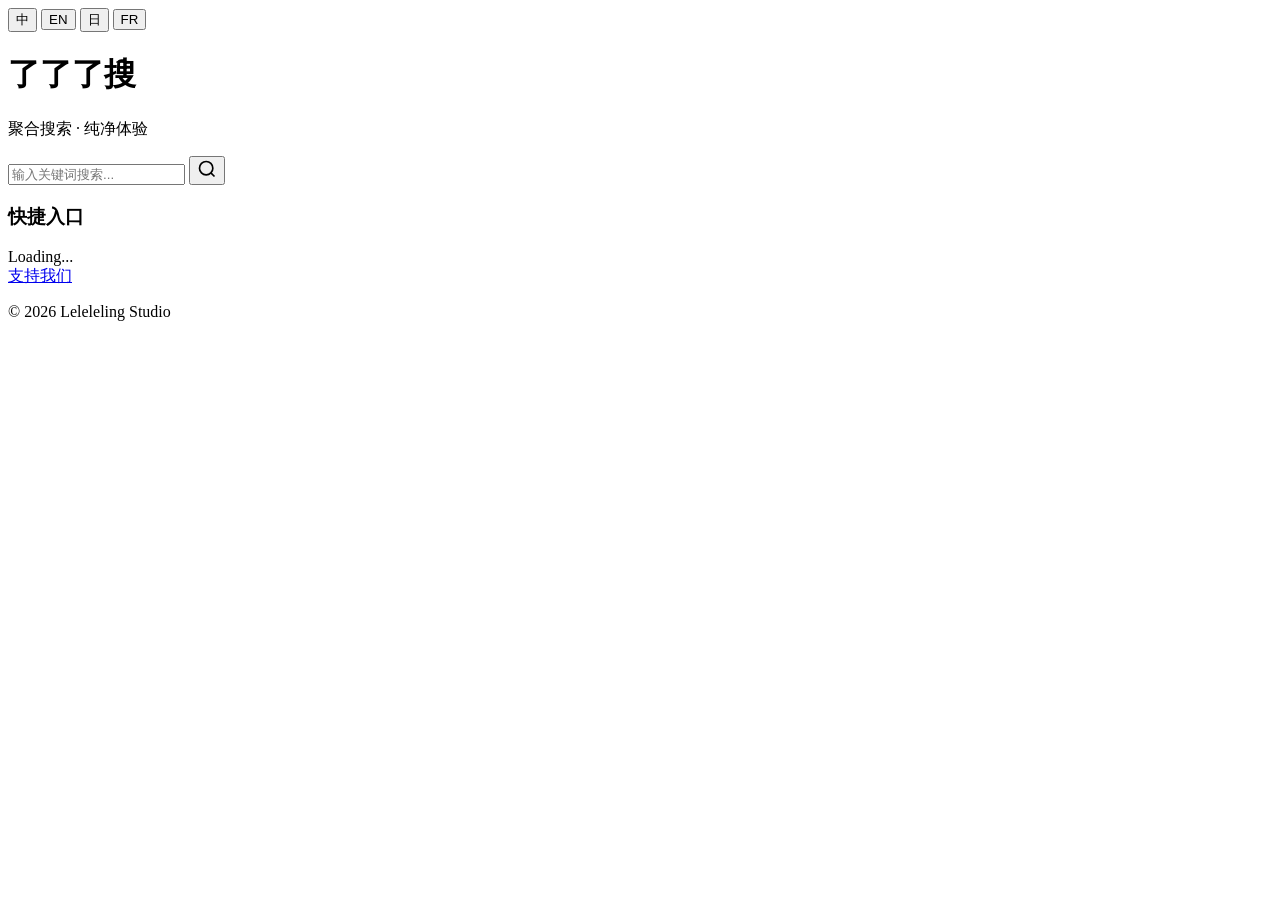
==== index.html @ 05f202c4 "Add initial HTML structure for search engine" ====
<!DOCTYPE html>
<html lang="zh-CN">
<head>
  <meta charset="UTF-8">
  <meta name="viewport" content="width=device-width, initial-scale=1.0, maximum-scale=1.0, user-scalable=no">
  <title>了了了搜 - 聚合搜索引擎</title>
  <link rel="icon" type="image/png" href="https://search.leleleling.site/icon.png">
  <link rel="stylesheet" href="assets/common.css">
  <link rel="stylesheet" href="assets/home.css">
</head>
<body>
  <!-- 语言切换 -->
  <div class="lang-switch">
    <button class="lang-btn active" data-lang="zh">中</button>
    <button class="lang-btn" data-lang="en">EN</button>
    <button class="lang-btn" data-lang="ja">日</button>
    <button class="lang-btn" data-lang="fr">FR</button>
  </div>

  <!-- 主容器 -->
  <div class="home-container">
    <!-- Logo -->
    <div class="logo-area">
      <h1 class="logo-text" data-i18n="logo">了了了搜</h1>
      <p class="logo-sub" data-i18n="subtitle">聚合搜索 · 纯净体验</p>
    </div>

    <!-- 搜索框 -->
    <form class="search-form" action="search.html" method="GET">
      <div class="search-box">
        <input type="text" name="q" class="search-input" placeholder="输入关键词搜索..." autocomplete="off" required>
        <button type="submit" class="search-btn">
          <svg width="20" height="20" viewBox="0 0 24 24" fill="none" stroke="currentColor" stroke-width="2">
            <circle cx="11" cy="11" r="8"></circle>
            <line x1="21" y1="21" x2="16.65" y2="16.65"></line>
          </svg>
        </button>
      </div>
    </form>

    <!-- 快捷入口 -->
    <div class="shortcuts-section">
      <h3 class="section-title" data-i18n="shortcuts">快捷入口</h3>
      <div class="shortcuts-grid" id="shortcutsGrid">
        <!-- JS 动态渲染 -->
      </div>
    </div>

    <!-- 每日语录 -->
    <div class="quote-section">
      <div class="quote-card" id="quoteCard">
        <span class="quote-text" id="quoteText">Loading...</span>
        <span class="quote-author" id="quoteAuthor"></span>
      </div>
    </div>

    <!-- 底部 -->
    <footer class="home-footer">
      <a href="https://leleleling.site/support.html" target="_blank" class="support-link" data-i18n="support">支持我们</a>
      <p class="copyright">© 2026 Leleleling Studio</p>
    </footer>
  </div>

  <script src="https://leleleling_guliyu_a.surge.sh/motivationalQuotes.js"></script>
  <script src="assets/app.js"></script>
</body>
</html>
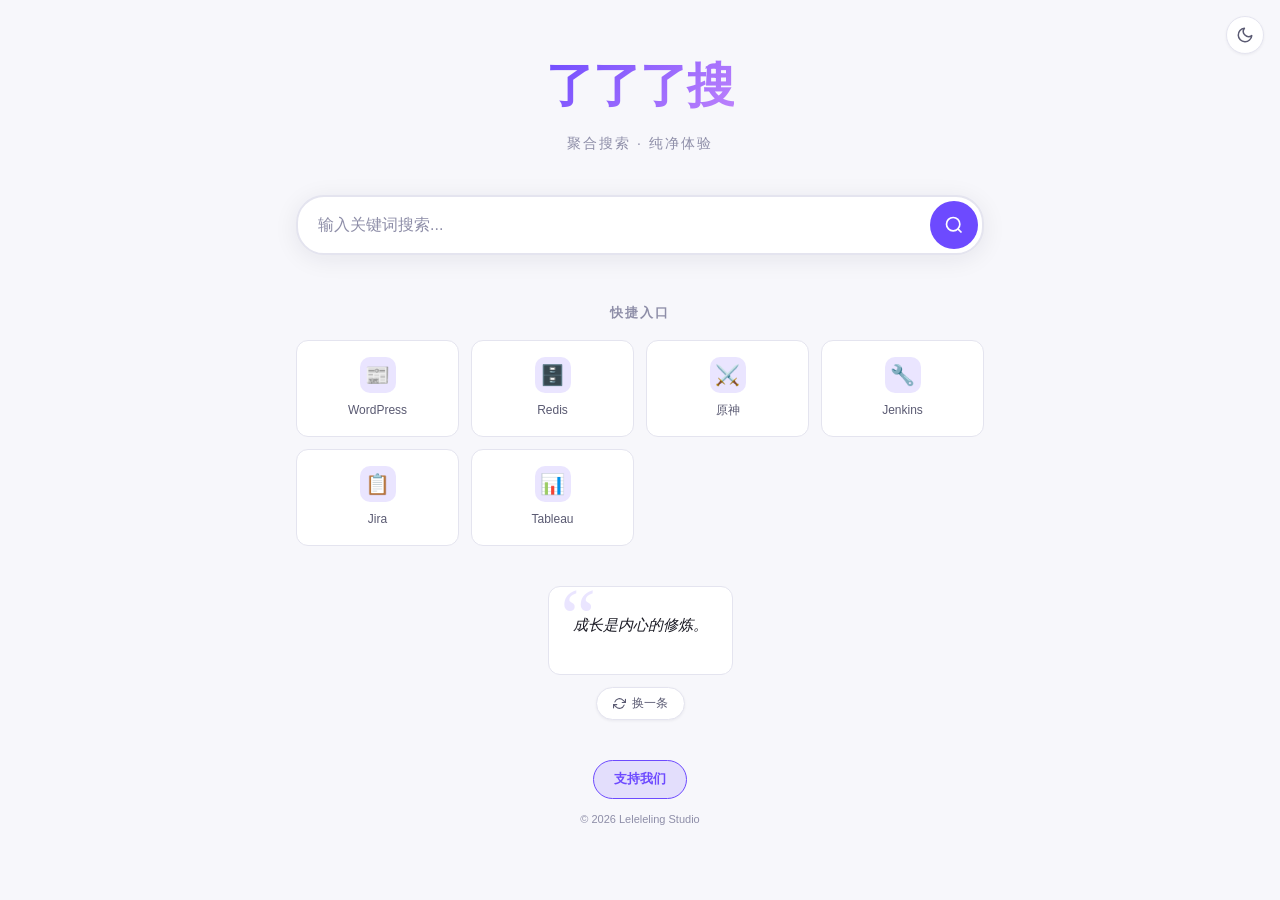
==== commit e2da5c30: "fix: 修复词条加载、AI总结丢失、语录不随机等 bug，并改造主题与导航 ## 严重修复 - 修复 art2/art4 的 JSON 语法错误：正文中的英文直引号与 JSON 定界符冲突，   导" ====
--- a/index.html
+++ b/index.html
@@ -5,31 +5,30 @@
   <meta name="viewport" content="width=device-width, initial-scale=1.0, maximum-scale=1.0, user-scalable=no">
   <title>了了了搜 - 聚合搜索引擎</title>
   <link rel="icon" type="image/png" href="https://search.leleleling.site/icon.png">
+  <!-- 尽早应用主题，避免切换时闪烁 -->
+  <script src="assets/theme.js"></script>
   <link rel="stylesheet" href="assets/common.css">
   <link rel="stylesheet" href="assets/home.css">
 </head>
 <body>
-  <!-- 语言切换 -->
-  <div class="lang-switch">
-    <button class="lang-btn active" data-lang="zh">中</button>
-    <button class="lang-btn" data-lang="en">EN</button>
-    <button class="lang-btn" data-lang="ja">日</button>
-    <button class="lang-btn" data-lang="fr">FR</button>
+  <!-- 右上角控制区：主题切换 -->
+  <div class="top-controls">
+    <button class="theme-toggle" id="themeToggle" type="button"></button>
   </div>
 
   <!-- 主容器 -->
   <div class="home-container">
     <!-- Logo -->
     <div class="logo-area">
-      <h1 class="logo-text" data-i18n="logo">了了了搜</h1>
-      <p class="logo-sub" data-i18n="subtitle">聚合搜索 · 纯净体验</p>
+      <h1 class="logo-text">了了了搜</h1>
+      <p class="logo-sub">聚合搜索 · 纯净体验</p>
     </div>
 
     <!-- 搜索框 -->
     <form class="search-form" action="search.html" method="GET">
       <div class="search-box">
         <input type="text" name="q" class="search-input" placeholder="输入关键词搜索..." autocomplete="off" required>
-        <button type="submit" class="search-btn">
+        <button type="submit" class="search-btn" aria-label="搜索">
           <svg width="20" height="20" viewBox="0 0 24 24" fill="none" stroke="currentColor" stroke-width="2">
             <circle cx="11" cy="11" r="8"></circle>
             <line x1="21" y1="21" x2="16.65" y2="16.65"></line>
@@ -40,7 +39,7 @@
 
     <!-- 快捷入口 -->
     <div class="shortcuts-section">
-      <h3 class="section-title" data-i18n="shortcuts">快捷入口</h3>
+      <h3 class="section-title">快捷入口</h3>
       <div class="shortcuts-grid" id="shortcutsGrid">
         <!-- JS 动态渲染 -->
       </div>
@@ -52,16 +51,22 @@
         <span class="quote-text" id="quoteText">Loading...</span>
         <span class="quote-author" id="quoteAuthor"></span>
       </div>
+      <button class="quote-refresh" id="quoteRefresh" type="button" aria-label="换一条语录">
+        <svg viewBox="0 0 24 24" fill="none" stroke="currentColor" stroke-width="2" stroke-linecap="round" stroke-linejoin="round" aria-hidden="true">
+          <path d="M23 4v6h-6M1 20v-6h6"></path>
+          <path d="M3.51 9a9 9 0 0 1 14.85-3.36L23 10M1 14l4.64 4.36A9 9 0 0 0 20.49 15"></path>
+        </svg>
+        换一条
+      </button>
     </div>
 
     <!-- 底部 -->
     <footer class="home-footer">
-      <a href="https://leleleling.site/support.html" target="_blank" class="support-link" data-i18n="support">支持我们</a>
+      <a href="https://leleleling.site/support.html" target="_blank" class="support-link">支持我们</a>
       <p class="copyright">© 2026 Leleleling Studio</p>
     </footer>
   </div>
 
-  <script src="https://leleleling_guliyu_a.surge.sh/motivationalQuotes.js"></script>
   <script src="assets/app.js"></script>
 </body>
 </html>
--- a/assets/common.css
+++ b/assets/common.css
@@ -0,0 +1,219 @@
+/* ===== 全局重置 & 基础变量 ===== */
+
+/* ---------- 浅色主题（默认） ---------- */
+:root,
+:root[data-theme="light"] {
+  --bg-primary: #f7f7fb;
+  --bg-secondary: #ffffff;
+  --bg-card: #ffffff;
+  --bg-hover: #f0f0f7;
+  --text-primary: #1a1a24;
+  --text-secondary: #5a5a72;
+  --text-muted: #8e8ea8;
+  --accent: #6d4aff;
+  --accent-hover: #5a37f0;
+  --accent-glow: rgba(109, 74, 255, 0.14);
+  --border: #e4e4ef;
+  --border-light: #d2d2e2;
+  --radius: 12px;
+  --radius-sm: 8px;
+  --shadow: 0 4px 24px rgba(20, 20, 50, 0.08);
+  --shadow-sm: 0 1px 3px rgba(20, 20, 50, 0.06);
+  --header-bg: rgba(255, 255, 255, 0.9);
+  --transition: all 0.2s ease;
+  --header-h: 56px;
+  color-scheme: light;
+}
+
+/* ---------- 深色主题 ---------- */
+:root[data-theme="dark"] {
+  --bg-primary: #0f0f14;
+  --bg-secondary: #1a1a24;
+  --bg-card: #22222f;
+  --bg-hover: #2a2a3a;
+  --text-primary: #e8e8f0;
+  --text-secondary: #9898b0;
+  --text-muted: #5a5a72;
+  --accent: #7c5cff;
+  --accent-hover: #8f73ff;
+  --accent-glow: rgba(124, 92, 255, 0.25);
+  --border: #2e2e42;
+  --border-light: #3a3a52;
+  --shadow: 0 4px 24px rgba(0, 0, 0, 0.4);
+  --shadow-sm: 0 1px 3px rgba(0, 0, 0, 0.3);
+  --header-bg: rgba(15, 15, 20, 0.92);
+  color-scheme: dark;
+}
+
+* {
+  margin: 0;
+  padding: 0;
+  box-sizing: border-box;
+}
+
+html, body {
+  height: 100%;
+  overflow-x: hidden;
+}
+
+/* 主题切换时平滑过渡（避免首屏闪烁） */
+html.theme-ready body,
+html.theme-ready .card,
+html.theme-ready .shortcut-item,
+html.theme-ready .search-box {
+  transition: background-color 0.25s ease, color 0.25s ease, border-color 0.25s ease;
+}
+
+body {
+  font-family: -apple-system, BlinkMacSystemFont, "Segoe UI", "PingFang SC", "Hiragino Sans GB", "Microsoft YaHei", sans-serif;
+  background: var(--bg-primary);
+  color: var(--text-primary);
+  line-height: 1.6;
+  -webkit-font-smoothing: antialiased;
+}
+
+a {
+  color: var(--accent);
+  text-decoration: none;
+  transition: var(--transition);
+}
+
+a:hover {
+  color: var(--accent-hover);
+}
+
+button {
+  font-family: inherit;
+  cursor: pointer;
+  border: none;
+  outline: none;
+  background: none;
+  color: inherit;
+}
+
+input {
+  font-family: inherit;
+  outline: none;
+  border: none;
+  background: none;
+  color: inherit;
+}
+
+img {
+  max-width: 100%;
+  display: block;
+}
+
+/* ===== 右上角控制区（主题切换） ===== */
+.top-controls {
+  position: fixed;
+  top: 16px;
+  right: 16px;
+  display: flex;
+  align-items: center;
+  gap: 8px;
+  z-index: 100;
+}
+
+.theme-toggle {
+  width: 38px;
+  height: 38px;
+  border-radius: 50%;
+  background: var(--bg-secondary);
+  border: 1px solid var(--border);
+  color: var(--text-secondary);
+  display: flex;
+  align-items: center;
+  justify-content: center;
+  transition: var(--transition);
+  box-shadow: var(--shadow-sm);
+}
+
+.theme-toggle:hover {
+  color: var(--accent);
+  border-color: var(--accent);
+  background: var(--bg-hover);
+  transform: translateY(-1px);
+}
+
+.theme-toggle:active {
+  transform: translateY(0);
+}
+
+.theme-toggle svg {
+  width: 18px;
+  height: 18px;
+  display: block;
+}
+
+/* 图标显示逻辑：浅色主题显示月亮（点击进深色），深色主题显示太阳 */
+.theme-toggle .icon-moon { display: block; }
+.theme-toggle .icon-sun { display: none; }
+
+:root[data-theme="dark"] .theme-toggle .icon-moon { display: none; }
+:root[data-theme="dark"] .theme-toggle .icon-sun { display: block; }
+
+/* ===== 通用卡片 ===== */
+.card {
+  background: var(--bg-card);
+  border: 1px solid var(--border);
+  border-radius: var(--radius);
+  padding: 16px;
+  transition: var(--transition);
+  box-shadow: var(--shadow-sm);
+}
+
+.card:hover {
+  border-color: var(--border-light);
+  background: var(--bg-hover);
+}
+
+/* ===== 加载动画 ===== */
+.loading-dots {
+  display: inline-flex;
+  gap: 4px;
+  align-items: center;
+}
+
+.loading-dots span {
+  width: 6px;
+  height: 6px;
+  border-radius: 50%;
+  background: var(--accent);
+  animation: dot-bounce 1.4s infinite ease-in-out both;
+}
+
+.loading-dots span:nth-child(1) { animation-delay: -0.32s; }
+.loading-dots span:nth-child(2) { animation-delay: -0.16s; }
+
+@keyframes dot-bounce {
+  0%, 80%, 100% { transform: scale(0.6); opacity: 0.4; }
+  40% { transform: scale(1); opacity: 1; }
+}
+
+/* ===== 滚动条 ===== */
+::-webkit-scrollbar {
+  width: 6px;
+}
+
+::-webkit-scrollbar-track {
+  background: transparent;
+}
+
+::-webkit-scrollbar-thumb {
+  background: var(--border-light);
+  border-radius: 3px;
+}
+
+::-webkit-scrollbar-thumb:hover {
+  background: var(--text-muted);
+}
+
+/* ===== 工具类 ===== */
+.hidden { display: none !important; }
+.text-muted { color: var(--text-muted); }
+.text-secondary { color: var(--text-secondary); }
+.text-accent { color: var(--accent); }
+.flex { display: flex; }
+.flex-center { display: flex; align-items: center; justify-content: center; }
+.flex-between { display: flex; align-items: center; justify-content: space-between; }
--- a/assets/home.css
+++ b/assets/home.css
@@ -0,0 +1,316 @@
+/* ===== 首页布局 ===== */
+.home-container {
+  min-height: 100vh;
+  display: flex;
+  flex-direction: column;
+  align-items: center;
+  justify-content: center;
+  padding: 24px 16px 48px;
+  max-width: 720px;
+  margin: 0 auto;
+}
+
+/* ===== Logo 区域 ===== */
+.logo-area {
+  text-align: center;
+  margin-bottom: 40px;
+  animation: fade-in-down 0.6s ease-out;
+}
+
+.logo-text {
+  font-size: 48px;
+  font-weight: 800;
+  background: linear-gradient(135deg, var(--accent), #c084fc);
+  -webkit-background-clip: text;
+  -webkit-text-fill-color: transparent;
+  background-clip: text;
+  letter-spacing: -1px;
+}
+
+.logo-sub {
+  font-size: 14px;
+  color: var(--text-muted);
+  margin-top: 8px;
+  letter-spacing: 2px;
+}
+
+/* ===== 搜索框 ===== */
+.search-form {
+  width: 100%;
+  margin-bottom: 48px;
+  animation: fade-in-up 0.6s ease-out 0.1s both;
+}
+
+.search-box {
+  display: flex;
+  align-items: center;
+  background: var(--bg-secondary);
+  border: 2px solid var(--border);
+  border-radius: 28px;
+  padding: 4px 4px 4px 20px;
+  transition: var(--transition);
+  box-shadow: var(--shadow);
+}
+
+.search-box:focus-within {
+  border-color: var(--accent);
+  box-shadow: 0 0 0 4px var(--accent-glow), var(--shadow);
+}
+
+.search-input {
+  flex: 1;
+  height: 44px;
+  font-size: 16px;
+  color: var(--text-primary);
+  padding-right: 12px;
+}
+
+.search-input::placeholder {
+  color: var(--text-muted);
+}
+
+.search-btn {
+  width: 48px;
+  height: 48px;
+  border-radius: 50%;
+  background: var(--accent);
+  color: #fff;
+  display: flex;
+  align-items: center;
+  justify-content: center;
+  transition: var(--transition);
+  flex-shrink: 0;
+}
+
+.search-btn:hover {
+  background: var(--accent-hover);
+  transform: scale(1.05);
+}
+
+.search-btn svg {
+  width: 20px;
+  height: 20px;
+}
+
+/* ===== 快捷入口 ===== */
+.shortcuts-section {
+  width: 100%;
+  margin-bottom: 40px;
+  animation: fade-in-up 0.6s ease-out 0.2s both;
+}
+
+.section-title {
+  font-size: 13px;
+  font-weight: 600;
+  color: var(--text-muted);
+  text-transform: uppercase;
+  letter-spacing: 2px;
+  margin-bottom: 16px;
+  text-align: center;
+}
+
+.shortcuts-grid {
+  display: grid;
+  grid-template-columns: repeat(4, 1fr);
+  gap: 12px;
+}
+
+.shortcut-item {
+  display: flex;
+  flex-direction: column;
+  align-items: center;
+  gap: 8px;
+  padding: 16px 8px;
+  background: var(--bg-card);
+  border: 1px solid var(--border);
+  border-radius: var(--radius);
+  transition: var(--transition);
+  cursor: pointer;
+  text-align: center;
+}
+
+.shortcut-item:hover {
+  background: var(--bg-hover);
+  border-color: var(--accent);
+  transform: translateY(-2px);
+}
+
+.shortcut-icon {
+  width: 36px;
+  height: 36px;
+  border-radius: 10px;
+  background: var(--accent-glow);
+  display: flex;
+  align-items: center;
+  justify-content: center;
+  font-size: 20px;
+}
+
+.shortcut-name {
+  font-size: 12px;
+  color: var(--text-secondary);
+  font-weight: 500;
+}
+
+/* ===== 每日语录 ===== */
+.quote-section {
+  width: 100%;
+  margin-bottom: 40px;
+  animation: fade-in-up 0.6s ease-out 0.3s both;
+}
+
+.quote-card {
+  background: linear-gradient(135deg, var(--bg-card), var(--bg-secondary));
+  border: 1px solid var(--border);
+  border-radius: var(--radius);
+  padding: 24px;
+  text-align: center;
+  position: relative;
+  overflow: hidden;
+}
+
+.quote-card::before {
+  content: "\201C";
+  position: absolute;
+  top: -10px;
+  left: 12px;
+  font-size: 80px;
+  color: var(--accent-glow);
+  font-family: Georgia, serif;
+  line-height: 1;
+}
+
+.quote-text {
+  display: block;
+  font-size: 15px;
+  color: var(--text-primary);
+  line-height: 1.8;
+  font-style: italic;
+  margin-bottom: 12px;
+}
+
+.quote-author {
+  font-size: 13px;
+  color: var(--text-muted);
+}
+
+/* 语录区域改为纵向排列，方便放"换一条"按钮 */
+.quote-section {
+  display: flex;
+  flex-direction: column;
+  align-items: center;
+}
+
+/* 换一条语录按钮 */
+.quote-refresh {
+  display: inline-flex;
+  align-items: center;
+  gap: 6px;
+  margin-top: 12px;
+  padding: 7px 16px;
+  border-radius: 18px;
+  font-size: 12px;
+  font-weight: 500;
+  color: var(--text-secondary);
+  background: var(--bg-card);
+  border: 1px solid var(--border);
+  transition: var(--transition);
+  box-shadow: var(--shadow-sm);
+}
+
+.quote-refresh:hover {
+  color: var(--accent);
+  border-color: var(--accent);
+  transform: translateY(-1px);
+}
+
+.quote-refresh:active {
+  transform: translateY(0);
+}
+
+.quote-refresh svg {
+  width: 13px;
+  height: 13px;
+}
+
+/* 快捷入口空状态 */
+.shortcuts-empty {
+  grid-column: 1 / -1;
+  text-align: center;
+  color: var(--text-muted);
+  font-size: 12px;
+  padding: 12px 0;
+}
+
+/* ===== 底部 ===== */
+.home-footer {
+  text-align: center;
+  animation: fade-in-up 0.6s ease-out 0.4s both;
+}
+
+.support-link {
+  display: inline-block;
+  padding: 8px 20px;
+  background: var(--accent-glow);
+  border: 1px solid var(--accent);
+  border-radius: 20px;
+  color: var(--accent);
+  font-size: 13px;
+  font-weight: 600;
+  margin-bottom: 12px;
+  transition: var(--transition);
+}
+
+.support-link:hover {
+  background: var(--accent);
+  color: #fff;
+}
+
+.copyright {
+  font-size: 11px;
+  color: var(--text-muted);
+}
+
+/* ===== 动画 ===== */
+@keyframes fade-in-down {
+  from { opacity: 0; transform: translateY(-20px); }
+  to { opacity: 1; transform: translateY(0); }
+}
+
+@keyframes fade-in-up {
+  from { opacity: 0; transform: translateY(20px); }
+  to { opacity: 1; transform: translateY(0); }
+}
+
+/* ===== 移动端适配 ===== */
+@media (max-width: 768px) {
+  .logo-text { font-size: 36px; }
+  .logo-sub { font-size: 12px; }
+  .search-box { padding: 4px 4px 4px 16px; }
+  .search-input { font-size: 15px; height: 40px; }
+  .search-btn { width: 44px; height: 44px; }
+  .shortcuts-grid { grid-template-columns: repeat(4, 1fr); gap: 8px; }
+  .shortcut-item { padding: 12px 4px; }
+  .shortcut-icon { width: 32px; height: 32px; font-size: 18px; }
+  .shortcut-name { font-size: 11px; }
+  .quote-card { padding: 20px 16px; }
+  .quote-text { font-size: 14px; }
+}
+
+@media (max-width: 480px) {
+  .home-container { padding: 16px 12px 32px; }
+  .logo-text { font-size: 32px; }
+  .shortcuts-grid { grid-template-columns: repeat(4, 1fr); gap: 6px; }
+  .shortcut-item { padding: 10px 2px; }
+  .shortcut-name { font-size: 10px; }
+}
+
+/* ===== 横屏适配 ===== */
+@media (max-height: 500px) and (orientation: landscape) {
+  .home-container { justify-content: flex-start; padding-top: 40px; }
+  .logo-area { margin-bottom: 20px; }
+  .logo-text { font-size: 28px; }
+  .search-form { margin-bottom: 20px; }
+  .shortcuts-section { margin-bottom: 20px; }
+  .quote-section { margin-bottom: 20px; }
+}
